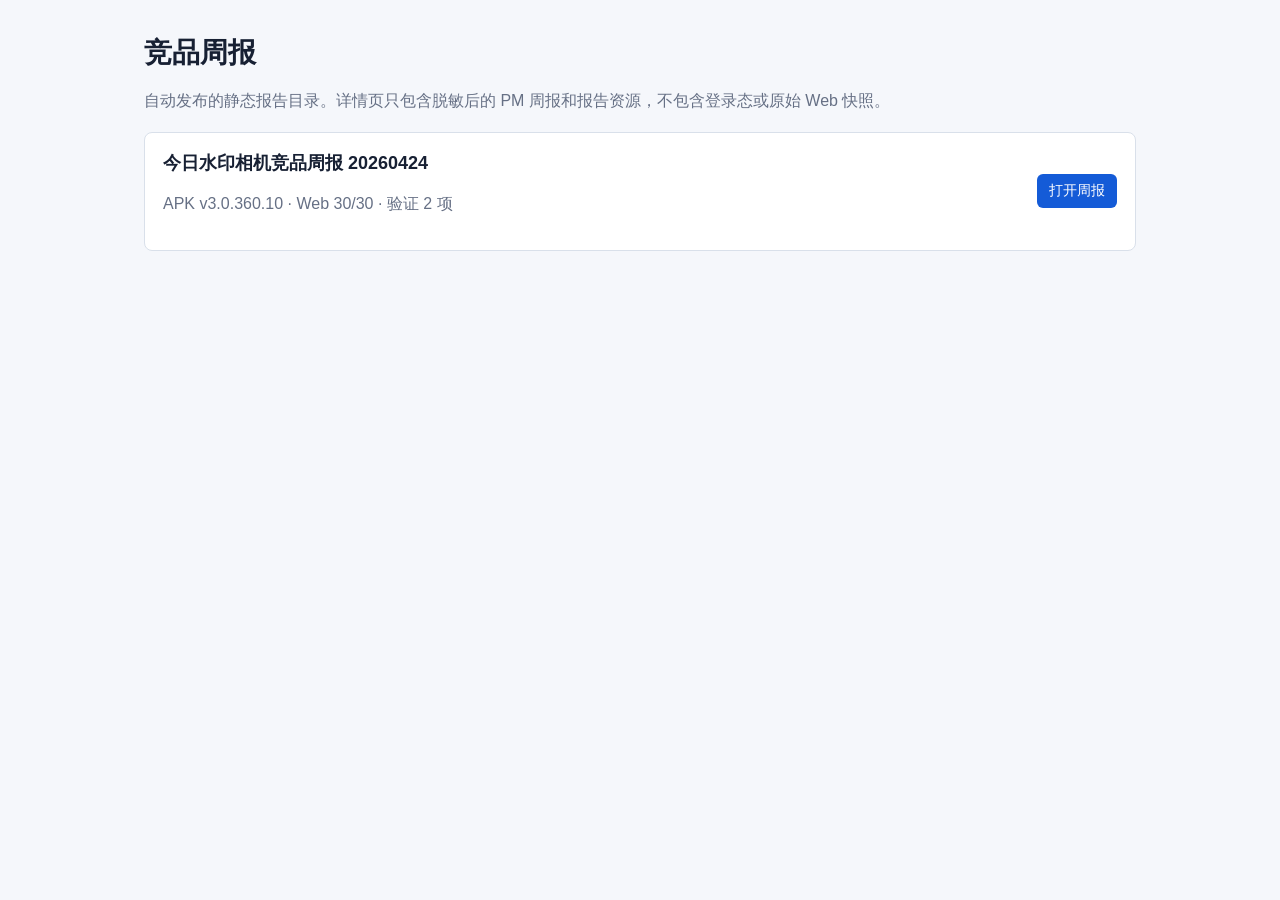
==== index.html @ 4260b051 "Publish competitor weekly report" ====
<!doctype html>
<html lang="zh-CN">
<head>
  <meta charset="utf-8">
  <meta name="viewport" content="width=device-width, initial-scale=1">
  <title>竞品周报</title>
  <style>
    :root{--bg:#f5f7fb;--panel:#fff;--ink:#172033;--muted:#667085;--line:#d9e0ea;--blue:#145bd7}
    *{box-sizing:border-box}body{margin:0;background:var(--bg);color:var(--ink);font-family:-apple-system,BlinkMacSystemFont,"Segoe UI",sans-serif}
    main{max-width:1040px;margin:0 auto;padding:34px 24px 48px}header{margin-bottom:18px}h1{margin:0;font-size:28px;letter-spacing:0}p{color:var(--muted);line-height:1.6}.card{display:flex;justify-content:space-between;gap:18px;align-items:center;background:var(--panel);border:1px solid var(--line);border-radius:8px;padding:18px;margin:12px 0}.card h2{font-size:18px;margin:0;letter-spacing:0}.card a{white-space:nowrap;text-decoration:none;color:#fff;background:var(--blue);border-radius:6px;padding:8px 12px;font-size:14px}@media(max-width:640px){.card{display:block}.card a{display:inline-flex;margin-top:12px}}
  </style>
</head>
<body>
  <main>
    <header>
      <h1>竞品周报</h1>
      <p>自动发布的静态报告目录。详情页只包含脱敏后的 PM 周报和报告资源，不包含登录态或原始 Web 快照。</p>
    </header>
    <article class="card">
      <div>
        <h2>今日水印相机竞品周报 20260424</h2>
        <p>APK v3.0.360.10 · Web 30/30 · 验证 2 项</p>
      </div>
      <a href="./reports/weekly-competitor-report-20260424/index.html">打开周报</a>
    </article>
  </main>
</body>
</html>
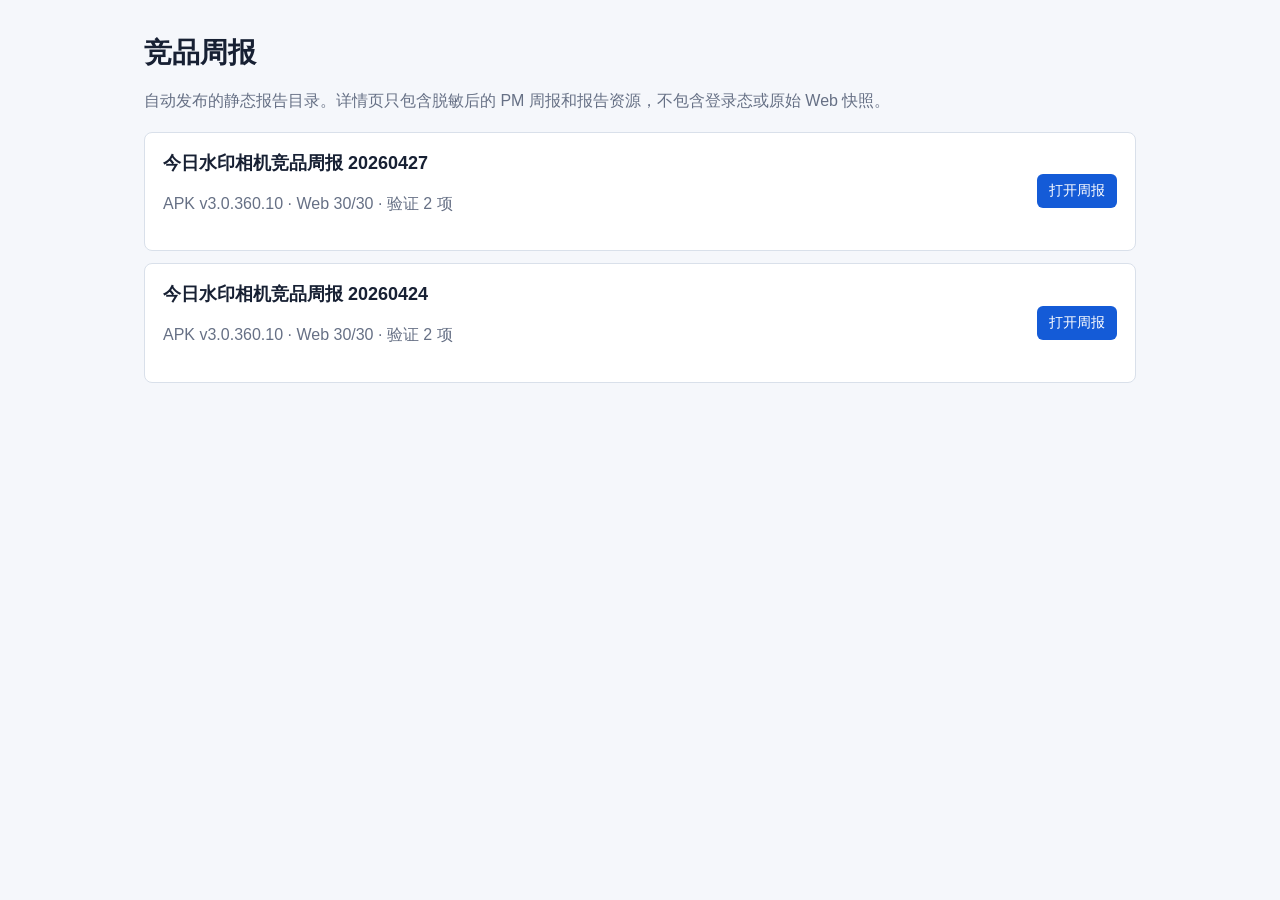
==== commit d0d4b4f7: "Publish competitor report 2026-04-27" ====
--- a/index.html
+++ b/index.html
@@ -18,6 +18,13 @@
     </header>
     <article class="card">
       <div>
+        <h2>今日水印相机竞品周报 20260427</h2>
+        <p>APK v3.0.360.10 · Web 30/30 · 验证 2 项</p>
+      </div>
+      <a href="./reports/weekly-competitor-report-20260427/index.html">打开周报</a>
+    </article>
+<article class="card">
+      <div>
         <h2>今日水印相机竞品周报 20260424</h2>
         <p>APK v3.0.360.10 · Web 30/30 · 验证 2 项</p>
       </div>
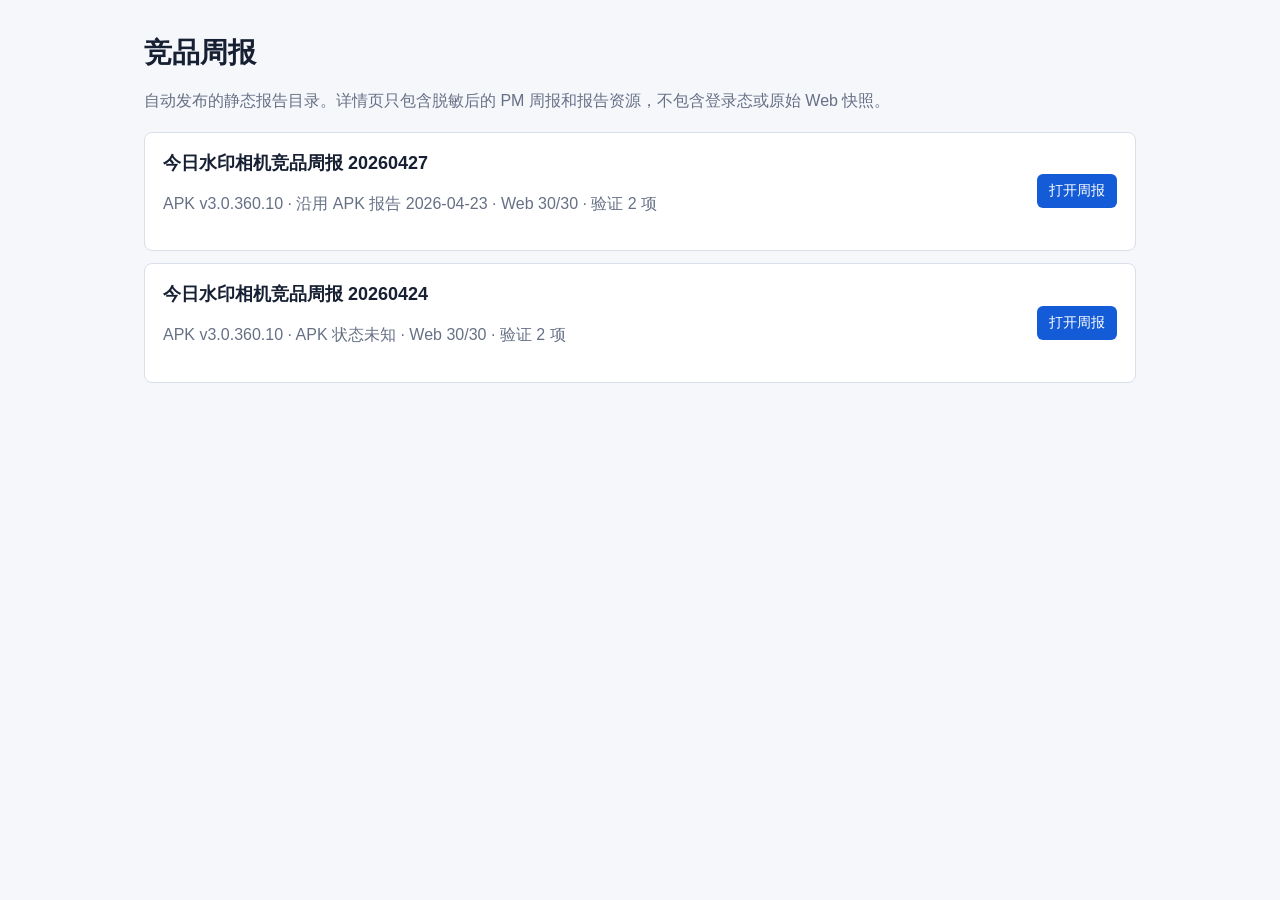
==== commit 8f1be210: "Publish competitor report 2026-04-27" ====
--- a/index.html
+++ b/index.html
@@ -19,14 +19,14 @@
     <article class="card">
       <div>
         <h2>今日水印相机竞品周报 20260427</h2>
-        <p>APK v3.0.360.10 · Web 30/30 · 验证 2 项</p>
+        <p>APK v3.0.360.10 · 沿用 APK 报告 2026-04-23 · Web 30/30 · 验证 2 项</p>
       </div>
       <a href="./reports/weekly-competitor-report-20260427/index.html">打开周报</a>
     </article>
 <article class="card">
       <div>
         <h2>今日水印相机竞品周报 20260424</h2>
-        <p>APK v3.0.360.10 · Web 30/30 · 验证 2 项</p>
+        <p>APK v3.0.360.10 · APK 状态未知 · Web 30/30 · 验证 2 项</p>
       </div>
       <a href="./reports/weekly-competitor-report-20260424/index.html">打开周报</a>
     </article>
